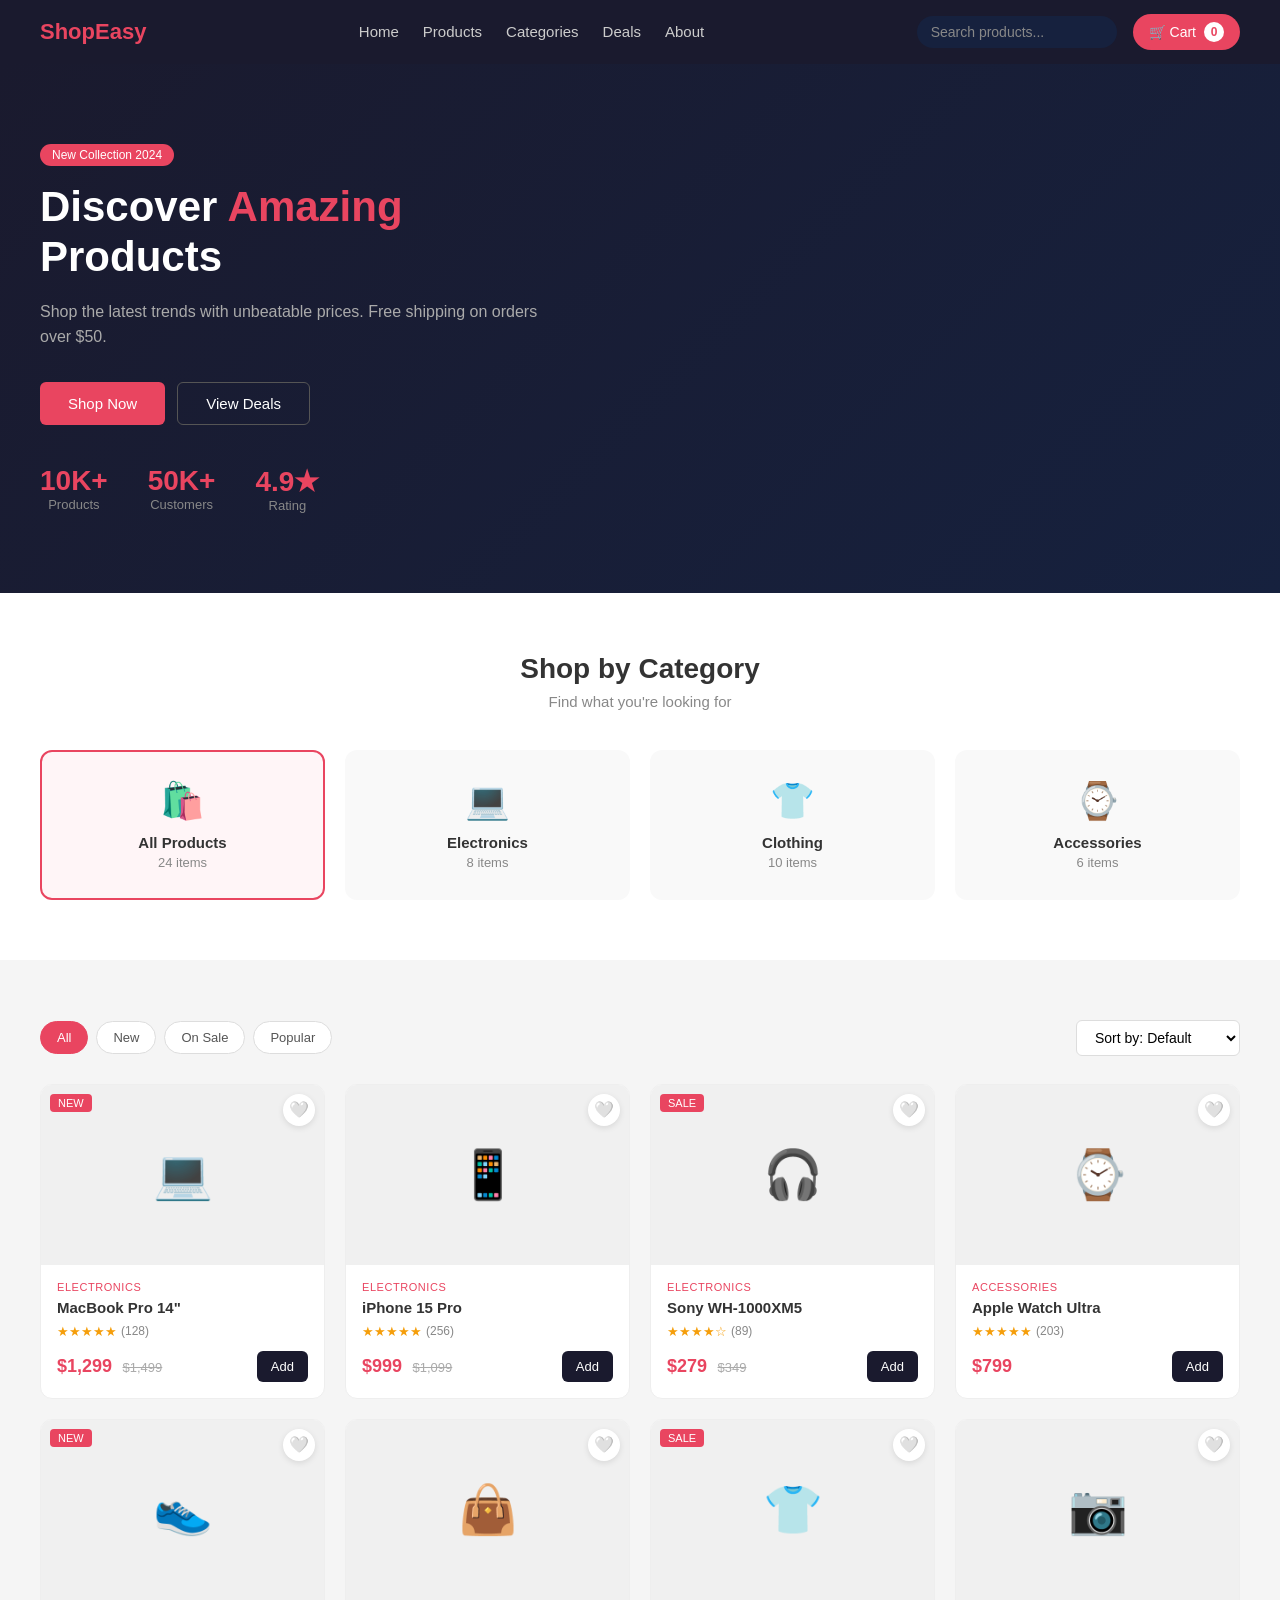
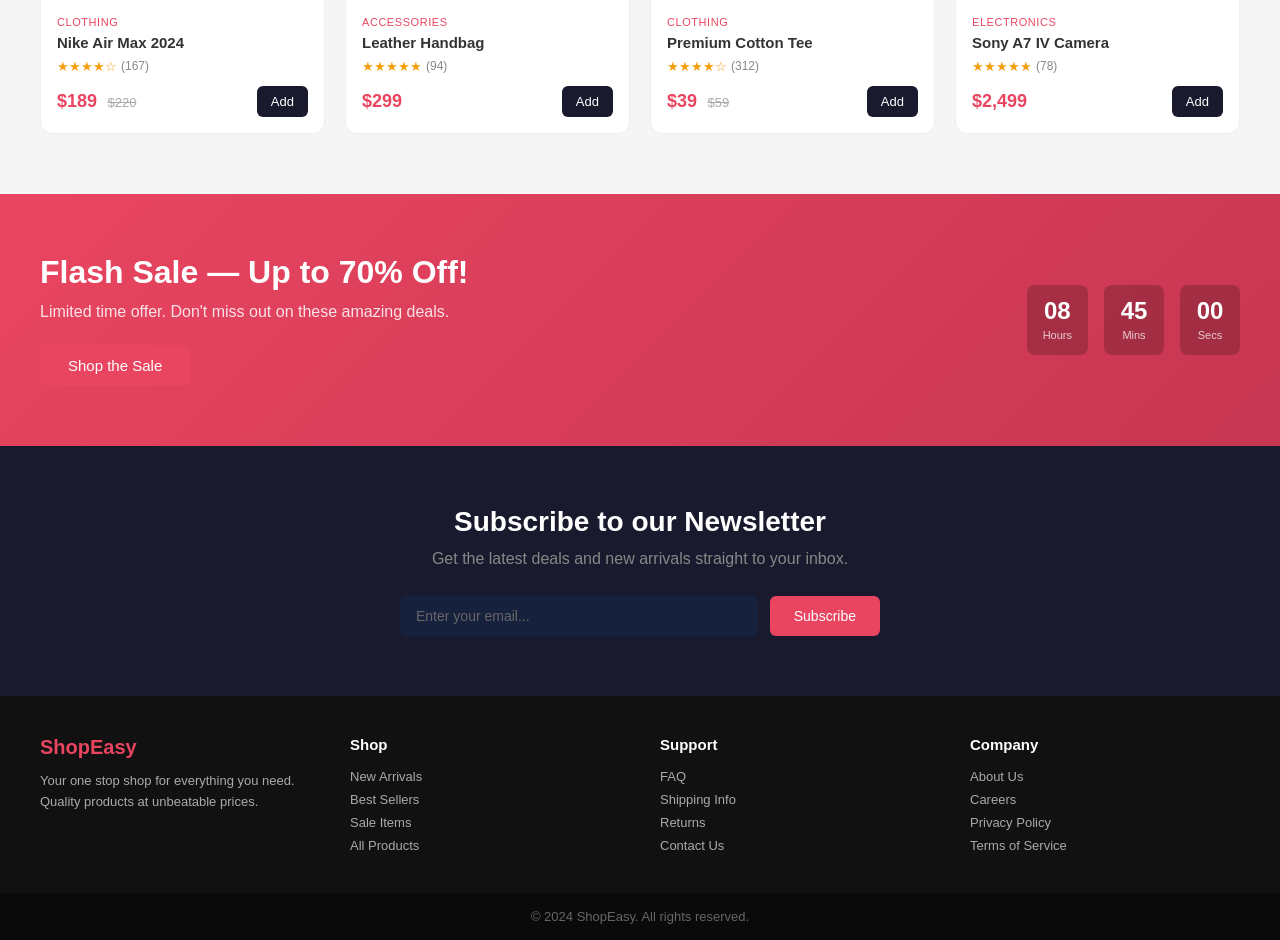
==== index.html @ 1af47723 "refactor: separate HTML CSS JS into individual files" ====
<!DOCTYPE html>
<html lang="en">
<head>
  <meta charset="UTF-8" />
  <meta name="viewport" content="width=device-width, initial-scale=1.0" />
  <title>ShopEasy — Ecommerce Practice</title>
  <link rel="stylesheet" href="css/style.css" />
</head>
<body>

  <!-- ================================
       NAVBAR
  ================================ -->
  <nav>
    <div class="nav-logo">ShopEasy</div>
    <ul class="nav-links">
      <li><a href="#">Home</a></li>
      <li><a href="#">Products</a></li>
      <li><a href="#">Categories</a></li>
      <li><a href="#">Deals</a></li>
      <li><a href="#">About</a></li>
    </ul>
    <div class="nav-actions">
      <input class="nav-search" type="text" id="search-input" placeholder="Search products..." />
      <button class="cart-btn" id="cart-toggle-btn">
        🛒 Cart
        <span class="cart-count" id="cart-count">0</span>
      </button>
    </div>
  </nav>

  <!-- ================================
       HERO
  ================================ -->
  <section class="hero">
    <div class="hero-content">
      <span class="hero-badge">New Collection 2024</span>
      <h1>Discover <span>Amazing</span> Products</h1>
      <p>Shop the latest trends with unbeatable prices. Free shipping on orders over $50.</p>
      <div class="hero-btns">
        <button class="btn-primary" id="hero-shop-btn">Shop Now</button>
        <button class="btn-secondary">View Deals</button>
      </div>
      <div class="hero-stats">
        <div class="stat">
          <div class="stat-number">10K+</div>
          <div class="stat-label">Products</div>
        </div>
        <div class="stat">
          <div class="stat-number">50K+</div>
          <div class="stat-label">Customers</div>
        </div>
        <div class="stat">
          <div class="stat-number">4.9★</div>
          <div class="stat-label">Rating</div>
        </div>
      </div>
    </div>
  </section>

  <!-- ================================
       CATEGORIES
  ================================ -->
  <section class="categories">
    <div class="section-header">
      <h2>Shop by Category</h2>
      <p>Find what you're looking for</p>
    </div>
    <div class="categories-grid">
      <div class="category-card active" data-category="all">
        <div class="category-icon">🛍️</div>
        <div class="category-name">All Products</div>
        <div class="category-count">24 items</div>
      </div>
      <div class="category-card" data-category="electronics">
        <div class="category-icon">💻</div>
        <div class="category-name">Electronics</div>
        <div class="category-count">8 items</div>
      </div>
      <div class="category-card" data-category="clothing">
        <div class="category-icon">👕</div>
        <div class="category-name">Clothing</div>
        <div class="category-count">10 items</div>
      </div>
      <div class="category-card" data-category="accessories">
        <div class="category-icon">⌚</div>
        <div class="category-name">Accessories</div>
        <div class="category-count">6 items</div>
      </div>
    </div>
  </section>

  <!-- ================================
       PRODUCTS
  ================================ -->
  <section class="products-section">
    <div class="products-toolbar">
      <div class="filter-btns">
        <button class="filter-btn active" data-filter="all">All</button>
        <button class="filter-btn" data-filter="new">New</button>
        <button class="filter-btn" data-filter="sale">On Sale</button>
        <button class="filter-btn" data-filter="popular">Popular</button>
      </div>
      <select class="sort-select" id="sort-select">
        <option value="default">Sort by: Default</option>
        <option value="price-low">Price: Low to High</option>
        <option value="price-high">Price: High to Low</option>
        <option value="rating">Highest Rated</option>
      </select>
    </div>

    <div class="products-grid" id="products-grid">

      <div class="product-card-wrapper">
        <span class="product-badge">NEW</span>
        <button class="wishlist-btn">🤍</button>
        <div class="product-card">
          <div class="product-img">💻</div>
          <div class="product-body">
            <div class="product-category">Electronics</div>
            <div class="product-name">MacBook Pro 14"</div>
            <div class="product-rating">
              <span class="stars">★★★★★</span>
              <span class="rating-count">(128)</span>
            </div>
            <div class="product-footer">
              <div>
                <span class="product-price">$1,299</span>
                <span class="product-price-original">$1,499</span>
              </div>
              <button class="add-to-cart" data-name="MacBook Pro 14" data-price="1299" data-emoji="💻">Add</button>
            </div>
          </div>
        </div>
      </div>

      <div class="product-card-wrapper">
        <button class="wishlist-btn">🤍</button>
        <div class="product-card">
          <div class="product-img">📱</div>
          <div class="product-body">
            <div class="product-category">Electronics</div>
            <div class="product-name">iPhone 15 Pro</div>
            <div class="product-rating">
              <span class="stars">★★★★★</span>
              <span class="rating-count">(256)</span>
            </div>
            <div class="product-footer">
              <div>
                <span class="product-price">$999</span>
                <span class="product-price-original">$1,099</span>
              </div>
              <button class="add-to-cart" data-name="iPhone 15 Pro" data-price="999" data-emoji="📱">Add</button>
            </div>
          </div>
        </div>
      </div>

      <div class="product-card-wrapper">
        <span class="product-badge">SALE</span>
        <button class="wishlist-btn">🤍</button>
        <div class="product-card">
          <div class="product-img">🎧</div>
          <div class="product-body">
            <div class="product-category">Electronics</div>
            <div class="product-name">Sony WH-1000XM5</div>
            <div class="product-rating">
              <span class="stars">★★★★☆</span>
              <span class="rating-count">(89)</span>
            </div>
            <div class="product-footer">
              <div>
                <span class="product-price">$279</span>
                <span class="product-price-original">$349</span>
              </div>
              <button class="add-to-cart" data-name="Sony WH-1000XM5" data-price="279" data-emoji="🎧">Add</button>
            </div>
          </div>
        </div>
      </div>

      <div class="product-card-wrapper">
        <button class="wishlist-btn">🤍</button>
        <div class="product-card">
          <div class="product-img">⌚</div>
          <div class="product-body">
            <div class="product-category">Accessories</div>
            <div class="product-name">Apple Watch Ultra</div>
            <div class="product-rating">
              <span class="stars">★★★★★</span>
              <span class="rating-count">(203)</span>
            </div>
            <div class="product-footer">
              <div>
                <span class="product-price">$799</span>
              </div>
              <button class="add-to-cart" data-name="Apple Watch Ultra" data-price="799" data-emoji="⌚">Add</button>
            </div>
          </div>
        </div>
      </div>

      <div class="product-card-wrapper">
        <span class="product-badge">NEW</span>
        <button class="wishlist-btn">🤍</button>
        <div class="product-card">
          <div class="product-img">👟</div>
          <div class="product-body">
            <div class="product-category">Clothing</div>
            <div class="product-name">Nike Air Max 2024</div>
            <div class="product-rating">
              <span class="stars">★★★★☆</span>
              <span class="rating-count">(167)</span>
            </div>
            <div class="product-footer">
              <div>
                <span class="product-price">$189</span>
                <span class="product-price-original">$220</span>
              </div>
              <button class="add-to-cart" data-name="Nike Air Max 2024" data-price="189" data-emoji="👟">Add</button>
            </div>
          </div>
        </div>
      </div>

      <div class="product-card-wrapper">
        <button class="wishlist-btn">🤍</button>
        <div class="product-card">
          <div class="product-img">👜</div>
          <div class="product-body">
            <div class="product-category">Accessories</div>
            <div class="product-name">Leather Handbag</div>
            <div class="product-rating">
              <span class="stars">★★★★★</span>
              <span class="rating-count">(94)</span>
            </div>
            <div class="product-footer">
              <div>
                <span class="product-price">$299</span>
              </div>
              <button class="add-to-cart" data-name="Leather Handbag" data-price="299" data-emoji="👜">Add</button>
            </div>
          </div>
        </div>
      </div>

      <div class="product-card-wrapper">
        <span class="product-badge">SALE</span>
        <button class="wishlist-btn">🤍</button>
        <div class="product-card">
          <div class="product-img">👕</div>
          <div class="product-body">
            <div class="product-category">Clothing</div>
            <div class="product-name">Premium Cotton Tee</div>
            <div class="product-rating">
              <span class="stars">★★★★☆</span>
              <span class="rating-count">(312)</span>
            </div>
            <div class="product-footer">
              <div>
                <span class="product-price">$39</span>
                <span class="product-price-original">$59</span>
              </div>
              <button class="add-to-cart" data-name="Premium Cotton Tee" data-price="39" data-emoji="👕">Add</button>
            </div>
          </div>
        </div>
      </div>

      <div class="product-card-wrapper">
        <button class="wishlist-btn">🤍</button>
        <div class="product-card">
          <div class="product-img">📷</div>
          <div class="product-body">
            <div class="product-category">Electronics</div>
            <div class="product-name">Sony A7 IV Camera</div>
            <div class="product-rating">
              <span class="stars">★★★★★</span>
              <span class="rating-count">(78)</span>
            </div>
            <div class="product-footer">
              <div>
                <span class="product-price">$2,499</span>
              </div>
              <button class="add-to-cart" data-name="Sony A7 IV Camera" data-price="2499" data-emoji="📷">Add</button>
            </div>
          </div>
        </div>
      </div>

    </div>
  </section>

  <!-- ================================
       SALE BANNER
  ================================ -->
  <section class="banner">
    <div class="banner-content">
      <h2>Flash Sale — Up to 70% Off!</h2>
      <p>Limited time offer. Don't miss out on these amazing deals.</p>
      <button class="btn-primary">Shop the Sale</button>
    </div>
    <div class="banner-timer">
      <div class="timer-box">
        <span class="timer-number" id="timer-hours">08</span>
        <span class="timer-label">Hours</span>
      </div>
      <div class="timer-box">
        <span class="timer-number" id="timer-mins">45</span>
        <span class="timer-label">Mins</span>
      </div>
      <div class="timer-box">
        <span class="timer-number" id="timer-secs">00</span>
        <span class="timer-label">Secs</span>
      </div>
    </div>
  </section>

  <!-- ================================
       NEWSLETTER
  ================================ -->
  <section class="newsletter">
    <h2>Subscribe to our Newsletter</h2>
    <p>Get the latest deals and new arrivals straight to your inbox.</p>
    <div class="newsletter-form">
      <input class="newsletter-input" type="email" id="newsletter-email" placeholder="Enter your email..." />
      <button class="newsletter-btn" id="newsletter-btn">Subscribe</button>
    </div>
  </section>

  <!-- ================================
       FOOTER
  ================================ -->
  <footer>
    <div class="footer-brand">
      <h3>ShopEasy</h3>
      <p>Your one stop shop for everything you need. Quality products at unbeatable prices.</p>
    </div>
    <div class="footer-col">
      <h4>Shop</h4>
      <ul>
        <li>New Arrivals</li>
        <li>Best Sellers</li>
        <li>Sale Items</li>
        <li>All Products</li>
      </ul>
    </div>
    <div class="footer-col">
      <h4>Support</h4>
      <ul>
        <li>FAQ</li>
        <li>Shipping Info</li>
        <li>Returns</li>
        <li>Contact Us</li>
      </ul>
    </div>
    <div class="footer-col">
      <h4>Company</h4>
      <ul>
        <li>About Us</li>
        <li>Careers</li>
        <li>Privacy Policy</li>
        <li>Terms of Service</li>
      </ul>
    </div>
  </footer>
  <div class="footer-bottom">
    <p>© 2024 ShopEasy. All rights reserved.</p>
  </div>

  <!-- ================================
       CART SIDEBAR
  ================================ -->
  <div class="cart-overlay" id="cart-overlay"></div>
  <div class="cart-sidebar" id="cart-sidebar">
    <div class="cart-header">
      <h3>Your Cart</h3>
      <button class="cart-close" id="cart-close-btn">✕</button>
    </div>
    <div id="cart-content">
      <div class="cart-empty" id="cart-empty">
        <p style="font-size: 40px;">🛒</p>
        <p>Your cart is empty</p>
      </div>
      <div class="cart-items" id="cart-items"></div>
    </div>
    <div class="cart-footer">
      <div class="cart-total">
        <span>Total:</span>
        <span id="cart-total">$0</span>
      </div>
      <button class="checkout-btn">Proceed to Checkout</button>
    </div>
  </div>

  <!-- ================================
       TOAST
  ================================ -->
  <div class="toast" id="toast">
    <span>✅</span>
    <span id="toast-msg">Item added to cart!</span>
  </div>

  <script src="js/main.js"></script>
</body>
</html>
---- css/style.css ----
/* ================================
   RESET & BASE
=============================== */
* {
  margin: 0;
  padding: 0;
  box-sizing: border-box;
}

body {
  font-family: Arial, sans-serif;
  background-color: #f5f5f5;
  color: #333;
}

a {
  text-decoration: none;
  color: inherit;
}

/* ================================
   NAVBAR
=============================== */
nav {
  background-color: #1a1a2e;
  color: white;
  padding: 0 40px;
  height: 64px;
  display: flex;
  align-items: center;
  justify-content: space-between;
  position: sticky;
  top: 0;
  z-index: 100;
}

.nav-logo {
  font-size: 22px;
  font-weight: bold;
  color: #e94560;
}

.nav-links {
  display: flex;
  gap: 24px;
  list-style: none;
}

.nav-links a {
  color: #ccc;
  font-size: 15px;
}

.nav-links a:hover {
  color: white;
}

.nav-actions {
  display: flex;
  align-items: center;
  gap: 16px;
}

.nav-search {
  padding: 8px 14px;
  border-radius: 20px;
  border: none;
  background: #16213e;
  color: white;
  font-size: 14px;
  width: 200px;
  outline: none;
}

.nav-search::placeholder {
  color: #888;
}

.cart-btn {
  background: #e94560;
  color: white;
  border: none;
  padding: 8px 16px;
  border-radius: 20px;
  cursor: pointer;
  font-size: 14px;
  display: flex;
  align-items: center;
  gap: 8px;
}

.cart-count {
  background: white;
  color: #e94560;
  border-radius: 50%;
  width: 20px;
  height: 20px;
  display: flex;
  align-items: center;
  justify-content: center;
  font-size: 12px;
  font-weight: bold;
}

/* ================================
   HERO SECTION
=============================== */
.hero {
  background: linear-gradient(135deg, #1a1a2e, #16213e);
  color: white;
  padding: 80px 40px;
  display: flex;
  align-items: center;
  justify-content: space-between;
}

.hero-content {
  max-width: 500px;
}

.hero-badge {
  display: inline-block;
  background: #e94560;
  color: white;
  padding: 4px 12px;
  border-radius: 20px;
  font-size: 12px;
  margin-bottom: 16px;
}

.hero h1 {
  font-size: 42px;
  line-height: 1.2;
  margin-bottom: 16px;
}

.hero h1 span {
  color: #e94560;
}

.hero p {
  color: #aaa;
  font-size: 16px;
  margin-bottom: 32px;
  line-height: 1.6;
}

.hero-btns {
  display: flex;
  gap: 12px;
}

.btn-primary {
  background: #e94560;
  color: white;
  border: none;
  padding: 12px 28px;
  border-radius: 6px;
  cursor: pointer;
  font-size: 15px;
}

.btn-secondary {
  background: transparent;
  color: white;
  border: 1px solid #555;
  padding: 12px 28px;
  border-radius: 6px;
  cursor: pointer;
  font-size: 15px;
}

.hero-stats {
  display: flex;
  gap: 40px;
  margin-top: 40px;
}

.stat {
  text-align: center;
}

.stat-number {
  font-size: 28px;
  font-weight: bold;
  color: #e94560;
}

.stat-label {
  font-size: 13px;
  color: #888;
}

/* ================================
   CATEGORIES
=============================== */
.categories {
  padding: 60px 40px;
  background: white;
}

.section-header {
  text-align: center;
  margin-bottom: 40px;
}

.section-header h2 {
  font-size: 28px;
  margin-bottom: 8px;
}

.section-header p {
  color: #888;
  font-size: 15px;
}

.categories-grid {
  display: grid;
  grid-template-columns: repeat(4, 1fr);
  gap: 20px;
}

.category-card {
  background: #f9f9f9;
  border-radius: 12px;
  padding: 28px 20px;
  text-align: center;
  cursor: pointer;
  border: 2px solid transparent;
  transition: all 0.2s;
}

.category-card:hover {
  border-color: #e94560;
  background: #fff5f7;
}

.category-card.active {
  border-color: #e94560;
  background: #fff5f7;
}

.category-icon {
  font-size: 36px;
  margin-bottom: 12px;
}

.category-name {
  font-size: 15px;
  font-weight: bold;
  margin-bottom: 4px;
}

.category-count {
  font-size: 13px;
  color: #888;
}

/* ================================
   PRODUCTS
=============================== */
.products-section {
  padding: 60px 40px;
  background: #f5f5f5;
}

.products-toolbar {
  display: flex;
  justify-content: space-between;
  align-items: center;
  margin-bottom: 28px;
}

.filter-btns {
  display: flex;
  gap: 8px;
}

.filter-btn {
  padding: 8px 16px;
  border: 1px solid #ddd;
  border-radius: 20px;
  background: white;
  cursor: pointer;
  font-size: 13px;
  color: #555;
}

.filter-btn.active {
  background: #e94560;
  color: white;
  border-color: #e94560;
}

.sort-select {
  padding: 8px 14px;
  border: 1px solid #ddd;
  border-radius: 6px;
  font-size: 14px;
  background: white;
  cursor: pointer;
}

.products-grid {
  display: grid;
  grid-template-columns: repeat(4, 1fr);
  gap: 20px;
}

.product-card {
  background: white;
  border-radius: 12px;
  overflow: hidden;
  border: 1px solid #eee;
  transition: transform 0.2s;
}

.product-card:hover {
  transform: translateY(-4px);
}

.product-img {
  width: 100%;
  height: 180px;
  object-fit: cover;
  background: #f0f0f0;
  display: flex;
  align-items: center;
  justify-content: center;
  font-size: 48px;
}

.product-body {
  padding: 16px;
}

.product-category {
  font-size: 11px;
  color: #e94560;
  text-transform: uppercase;
  letter-spacing: 0.05em;
  margin-bottom: 6px;
}

.product-name {
  font-size: 15px;
  font-weight: bold;
  margin-bottom: 8px;
}

.product-rating {
  display: flex;
  align-items: center;
  gap: 4px;
  margin-bottom: 12px;
}

.stars {
  color: #f59e0b;
  font-size: 13px;
}

.rating-count {
  font-size: 12px;
  color: #888;
}

.product-footer {
  display: flex;
  align-items: center;
  justify-content: space-between;
}

.product-price {
  font-size: 18px;
  font-weight: bold;
  color: #e94560;
}

.product-price-original {
  font-size: 13px;
  color: #aaa;
  text-decoration: line-through;
  margin-left: 6px;
}

.add-to-cart {
  background: #1a1a2e;
  color: white;
  border: none;
  padding: 8px 14px;
  border-radius: 6px;
  cursor: pointer;
  font-size: 13px;
}

.add-to-cart:hover {
  background: #e94560;
}

.product-badge {
  position: absolute;
  top: 10px;
  left: 10px;
  background: #e94560;
  color: white;
  font-size: 11px;
  padding: 3px 8px;
  border-radius: 4px;
}

.product-card-wrapper {
  position: relative;
}

.wishlist-btn {
  position: absolute;
  top: 10px;
  right: 10px;
  background: white;
  border: none;
  width: 32px;
  height: 32px;
  border-radius: 50%;
  cursor: pointer;
  font-size: 16px;
  display: flex;
  align-items: center;
  justify-content: center;
  box-shadow: 0 2px 6px rgba(0,0,0,0.1);
  z-index: 10;
  pointer-events: all;
}

/* ================================
   BANNER
=============================== */
.banner {
  background: linear-gradient(135deg, #e94560, #c73652);
  color: white;
  padding: 60px 40px;
  display: flex;
  align-items: center;
  justify-content: space-between;
}

.banner-content h2 {
  font-size: 32px;
  margin-bottom: 12px;
}

.banner-content p {
  font-size: 16px;
  opacity: 0.85;
  margin-bottom: 24px;
}

.banner-timer {
  display: flex;
  gap: 16px;
}

.timer-box {
  background: rgba(0,0,0,0.2);
  padding: 12px 16px;
  border-radius: 8px;
  text-align: center;
  min-width: 60px;
}

.timer-number {
  font-size: 24px;
  font-weight: bold;
  display: block;
}

.timer-label {
  font-size: 11px;
  opacity: 0.75;
}

/* ================================
   CART SIDEBAR
=============================== */
.cart-overlay {
  position: fixed;
  top: 0;
  left: 0;
  width: 100%;
  height: 100%;
  background: rgba(0,0,0,0.5);
  z-index: 200;
  display: none;
}

.cart-sidebar {
  position: fixed;
  top: 0;
  right: -400px;
  width: 380px;
  height: 100%;
  background: white;
  z-index: 201;
  padding: 24px;
  overflow-y: auto;
  transition: right 0.3s;
}

.cart-sidebar.open {
  right: 0;
}

.cart-header {
  display: flex;
  justify-content: space-between;
  align-items: center;
  margin-bottom: 24px;
  padding-bottom: 16px;
  border-bottom: 1px solid #eee;
}

.cart-header h3 {
  font-size: 18px;
}

.cart-close {
  background: none;
  border: none;
  font-size: 22px;
  cursor: pointer;
  color: #888;
}

.cart-empty {
  text-align: center;
  padding: 60px 0;
  color: #888;
}

.cart-empty p {
  font-size: 15px;
  margin-top: 12px;
}

.cart-items {
  display: flex;
  flex-direction: column;
  gap: 16px;
}

.cart-item {
  display: flex;
  gap: 12px;
  padding: 12px;
  border: 1px solid #eee;
  border-radius: 8px;
}

.cart-item-img {
  width: 60px;
  height: 60px;
  border-radius: 6px;
  background: #f0f0f0;
  display: flex;
  align-items: center;
  justify-content: center;
  font-size: 24px;
  flex-shrink: 0;
}

.cart-item-info {
  flex: 1;
}

.cart-item-name {
  font-size: 14px;
  font-weight: bold;
  margin-bottom: 4px;
}

.cart-item-price {
  font-size: 14px;
  color: #e94560;
  font-weight: bold;
}

.cart-item-qty {
  display: flex;
  align-items: center;
  gap: 8px;
  margin-top: 8px;
}

.qty-btn {
  width: 24px;
  height: 24px;
  border: 1px solid #ddd;
  background: white;
  border-radius: 4px;
  cursor: pointer;
  font-size: 14px;
  display: flex;
  align-items: center;
  justify-content: center;
}

.qty-value {
  font-size: 14px;
  min-width: 20px;
  text-align: center;
}

.cart-item-remove {
  background: none;
  border: none;
  color: #aaa;
  cursor: pointer;
  font-size: 18px;
  align-self: flex-start;
}

.cart-footer {
  position: sticky;
  bottom: 0;
  background: white;
  padding-top: 16px;
  border-top: 1px solid #eee;
  margin-top: 24px;
}

.cart-total {
  display: flex;
  justify-content: space-between;
  font-size: 16px;
  font-weight: bold;
  margin-bottom: 16px;
}

.checkout-btn {
  width: 100%;
  background: #e94560;
  color: white;
  border: none;
  padding: 14px;
  border-radius: 8px;
  cursor: pointer;
  font-size: 15px;
  font-weight: bold;
}

/* ================================
   NEWSLETTER
=============================== */
.newsletter {
  background: #1a1a2e;
  color: white;
  padding: 60px 40px;
  text-align: center;
}

.newsletter h2 {
  font-size: 28px;
  margin-bottom: 12px;
}

.newsletter p {
  color: #888;
  margin-bottom: 28px;
}

.newsletter-form {
  display: flex;
  gap: 12px;
  max-width: 480px;
  margin: 0 auto;
}

.newsletter-input {
  flex: 1;
  padding: 12px 16px;
  border-radius: 6px;
  border: none;
  font-size: 14px;
  background: #16213e;
  color: white;
  outline: none;
}

.newsletter-input::placeholder {
  color: #666;
}

.newsletter-btn {
  background: #e94560;
  color: white;
  border: none;
  padding: 12px 24px;
  border-radius: 6px;
  cursor: pointer;
  font-size: 14px;
}

/* ================================
   FOOTER
=============================== */
footer {
  background: #111;
  color: #aaa;
  padding: 40px;
  display: grid;
  grid-template-columns: repeat(4, 1fr);
  gap: 40px;
}

.footer-brand h3 {
  color: #e94560;
  font-size: 20px;
  margin-bottom: 12px;
}

.footer-brand p {
  font-size: 13px;
  line-height: 1.6;
}

.footer-col h4 {
  color: white;
  font-size: 15px;
  margin-bottom: 16px;
}

.footer-col ul {
  list-style: none;
  display: flex;
  flex-direction: column;
  gap: 8px;
}

.footer-col ul li {
  font-size: 13px;
  cursor: pointer;
}

.footer-col ul li:hover {
  color: #e94560;
}

.footer-bottom {
  background: #0a0a0a;
  color: #666;
  text-align: center;
  padding: 16px;
  font-size: 13px;
}

/* ================================
   TOAST NOTIFICATION
=============================== */
.toast {
  position: fixed;
  bottom: 24px;
  right: 24px;
  background: #1a1a2e;
  color: white;
  padding: 14px 20px;
  border-radius: 8px;
  font-size: 14px;
  display: none;
  align-items: center;
  gap: 10px;
  z-index: 300;
  border-left: 4px solid #e94560;
}

.toast.show {
  display: flex;
}
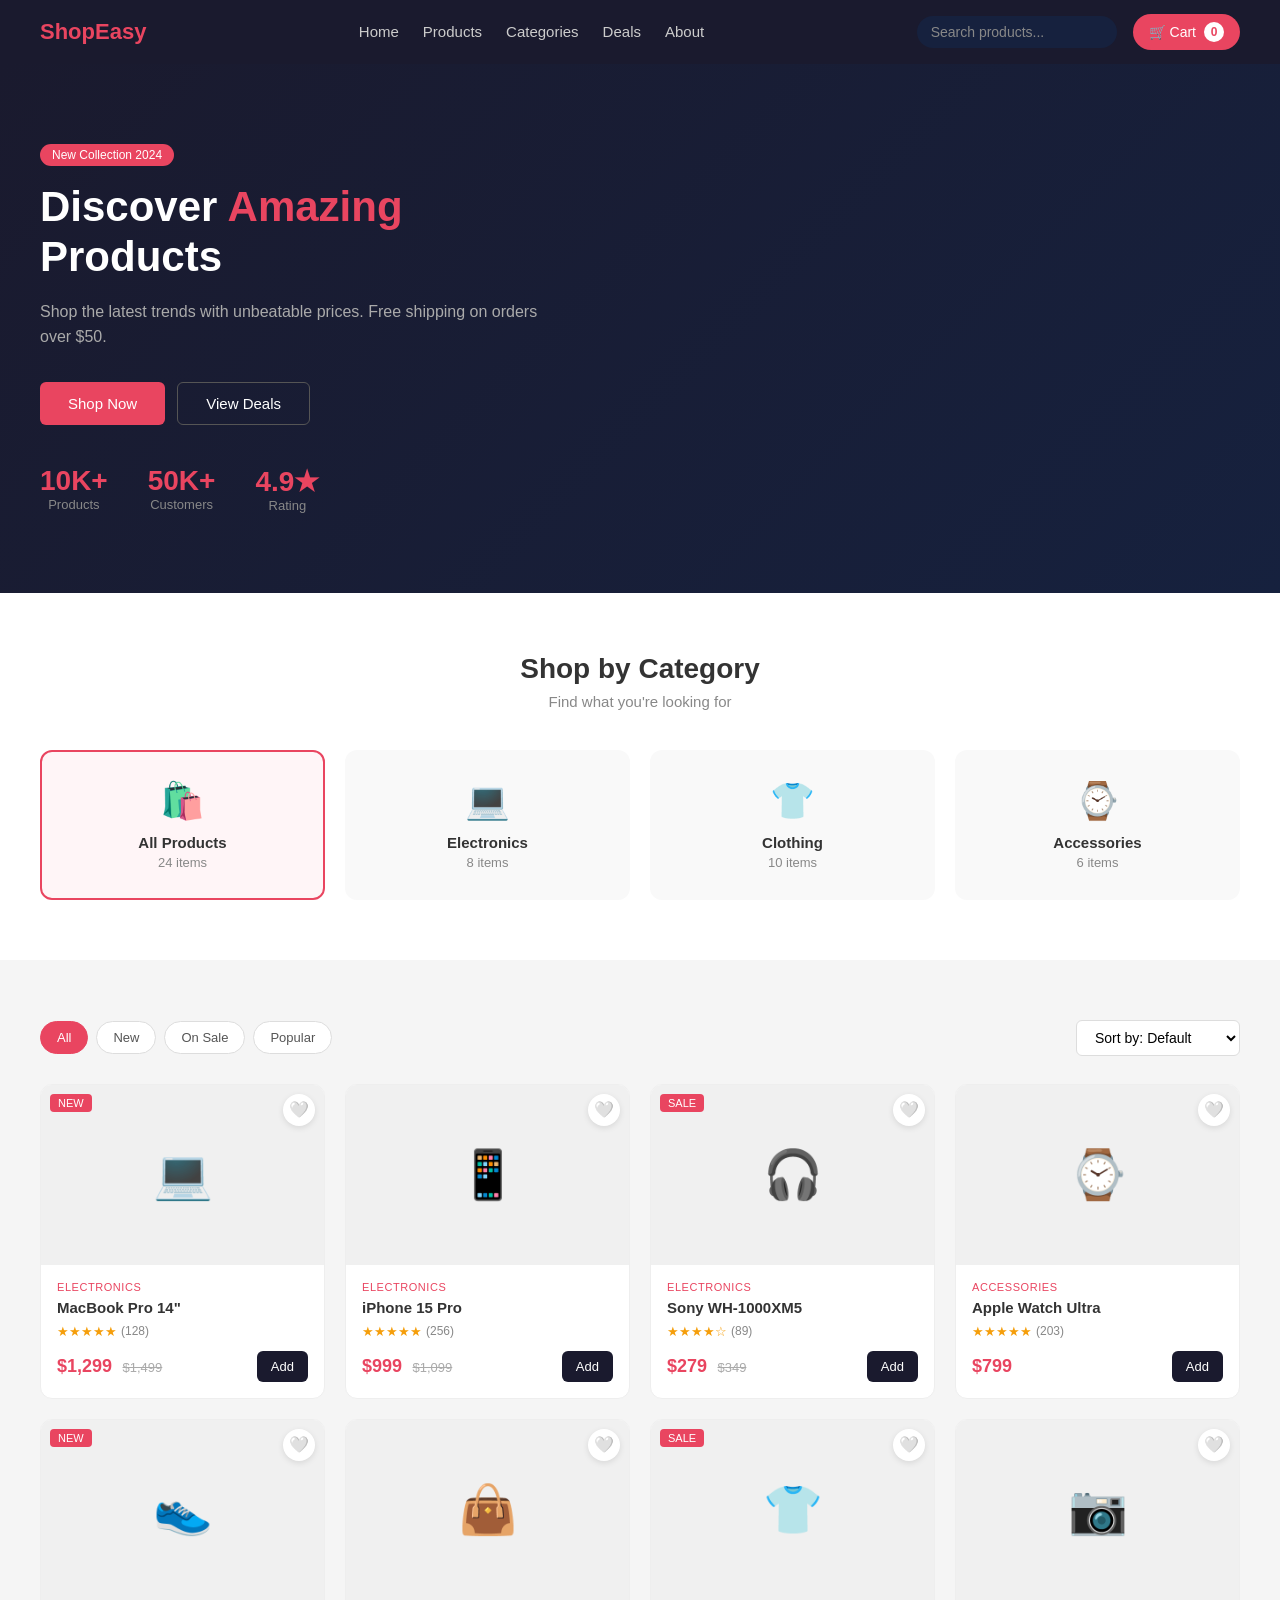
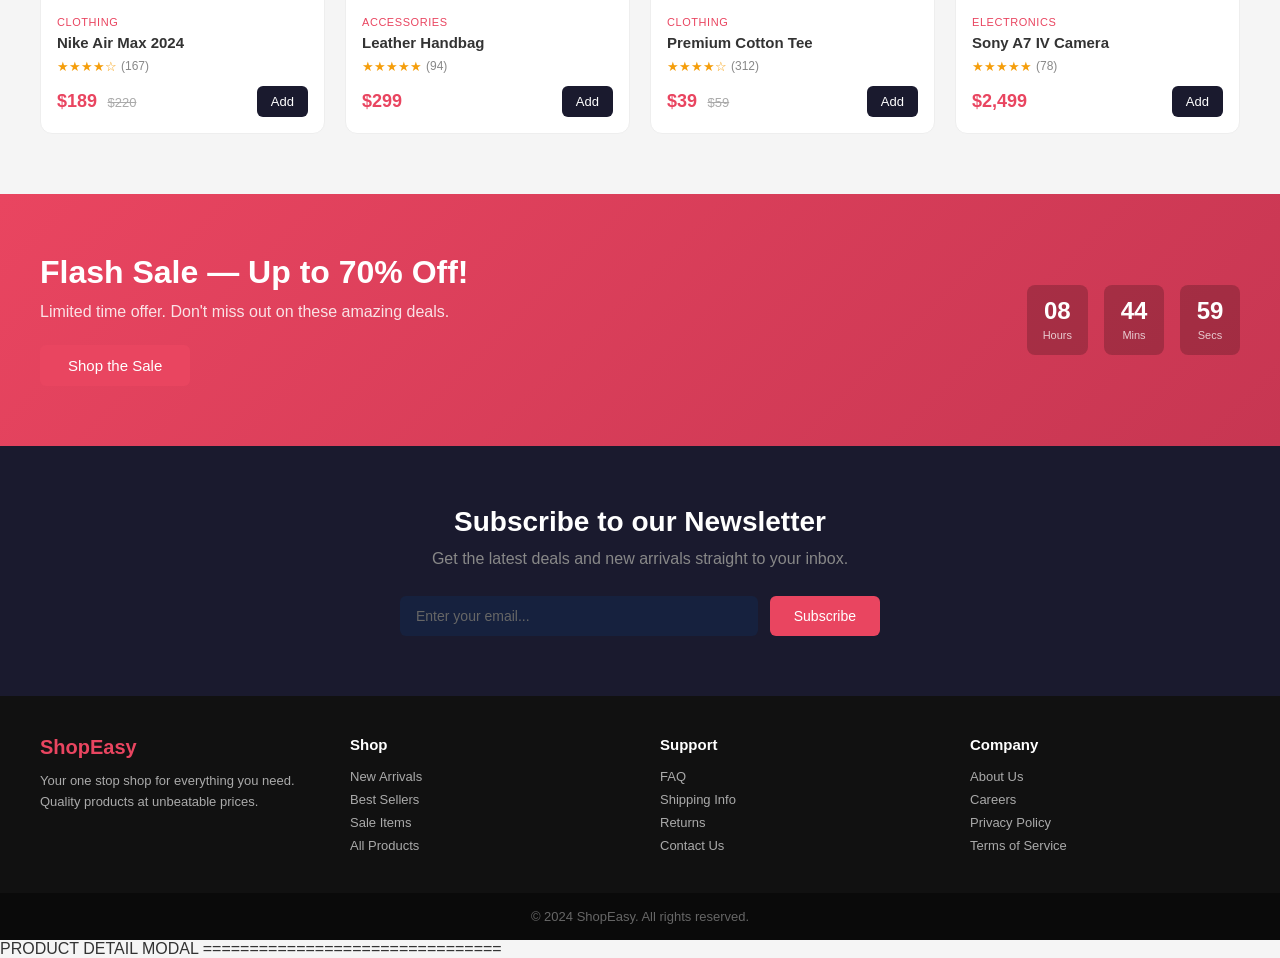
==== commit bff31b61: "Add on attribute for the boxes" ====
--- a/index.html
+++ b/index.html
@@ -111,7 +111,16 @@
 
     <div class="products-grid" id="products-grid">
 
-      <div class="product-card-wrapper">
+      <div class="product-card-wrapper"
+        data-name="MacBook Pro 14"
+        data-price="1299"
+        data-original-price="1499"
+        data-emoji="💻"
+        data-category="Electronics"
+        data-rating="4.5"
+        data-reviews="128"
+        data-instock="true"
+        data-description="The MacBook Pro 14 features the powerful M3 chip delivering incredible performance and all day battery life. Perfect for developers and creators.">
         <span class="product-badge">NEW</span>
         <button class="wishlist-btn">🤍</button>
         <div class="product-card">
@@ -134,7 +143,16 @@
         </div>
       </div>
 
-      <div class="product-card-wrapper">
+      <div class="product-card-wrapper"
+        data-name="iPhone 15 Pro"
+        data-price="999"
+        data-original-price="1099"
+        data-emoji="📱"
+        data-category="Electronics"
+        data-rating="4.8"
+        data-reviews="256"
+        data-instock="false"
+        data-description="iPhone 15 Pro features the A17 Pro chip, titanium design and a powerful camera system with 5x optical zoom. The most advanced iPhone ever.">
         <button class="wishlist-btn">🤍</button>
         <div class="product-card">
           <div class="product-img">📱</div>
@@ -156,7 +174,16 @@
         </div>
       </div>
 
-      <div class="product-card-wrapper">
+      <div class="product-card-wrapper"
+        data-name="Sony WH-1000XM5"
+        data-price="279"
+        data-original-price="349"
+        data-emoji="🎧"
+        data-category="Electronics"
+        data-rating="4.4"
+        data-reviews="89"
+        data-instock="true"
+        data-description="Industry leading noise cancellation with the Sony WH-1000XM5. Enjoy up to 30 hours battery life and crystal clear hands free calling.">
         <span class="product-badge">SALE</span>
         <button class="wishlist-btn">🤍</button>
         <div class="product-card">
@@ -179,7 +206,16 @@
         </div>
       </div>
 
-      <div class="product-card-wrapper">
+      <div class="product-card-wrapper"
+        data-name="Apple Watch Ultra"
+        data-price="799"
+        data-original-price=""
+        data-emoji="⌚"
+        data-category="Accessories"
+        data-rating="4.9"
+        data-reviews="203"
+        data-instock="true"
+        data-description="Apple Watch Ultra is the most rugged and capable Apple Watch ever. Built for endurance athletes and outdoor adventurers with up to 60 hour battery.">
         <button class="wishlist-btn">🤍</button>
         <div class="product-card">
           <div class="product-img">⌚</div>
@@ -200,7 +236,16 @@
         </div>
       </div>
 
-      <div class="product-card-wrapper">
+      <div class="product-card-wrapper"
+        data-name="Nike Air Max 2024"
+        data-price="189"
+        data-original-price="220"
+        data-emoji="👟"
+        data-category="Clothing"
+        data-rating="4.4"
+        data-reviews="167"
+        data-instock="true"
+        data-description="The Nike Air Max 2024 delivers maximum cushioning and style. Featuring the latest Air technology for all day comfort whether running or hanging out.">
         <span class="product-badge">NEW</span>
         <button class="wishlist-btn">🤍</button>
         <div class="product-card">
@@ -223,7 +268,16 @@
         </div>
       </div>
 
-      <div class="product-card-wrapper">
+      <div class="product-card-wrapper"
+        data-name="Leather Handbag"
+        data-price="299"
+        data-original-price=""
+        data-emoji="👜"
+        data-category="Accessories"
+        data-rating="4.7"
+        data-reviews="94"
+        data-instock="true"
+        data-description="Handcrafted genuine leather handbag with premium stitching and gold hardware. Spacious interior with multiple compartments. Perfect for everyday use.">
         <button class="wishlist-btn">🤍</button>
         <div class="product-card">
           <div class="product-img">👜</div>
@@ -244,7 +298,16 @@
         </div>
       </div>
 
-      <div class="product-card-wrapper">
+      <div class="product-card-wrapper"
+        data-name="Premium Cotton Tee"
+        data-price="39"
+        data-original-price="59"
+        data-emoji="👕"
+        data-category="Clothing"
+        data-rating="4.3"
+        data-reviews="312"
+        data-instock="true"
+        data-description="Ultra soft 100% organic cotton t-shirt with a relaxed fit. Pre-shrunk fabric that maintains its shape wash after wash. Available in 12 colors.">
         <span class="product-badge">SALE</span>
         <button class="wishlist-btn">🤍</button>
         <div class="product-card">
@@ -267,7 +330,16 @@
         </div>
       </div>
 
-      <div class="product-card-wrapper">
+      <div class="product-card-wrapper"
+        data-name="Sony A7 IV Camera"
+        data-price="2499"
+        data-original-price=""
+        data-emoji="📷"
+        data-category="Electronics"
+        data-rating="4.9"
+        data-reviews="78"
+        data-instock="true"
+        data-description="The Sony A7 IV is a versatile full frame mirrorless camera with 33MP sensor, 4K 60p video and real time tracking autofocus. Perfect for professionals.">
         <button class="wishlist-btn">🤍</button>
         <div class="product-card">
           <div class="product-img">📷</div>
@@ -400,7 +472,24 @@
     <span>✅</span>
     <span id="toast-msg">Item added to cart!</span>
   </div>
+  <div class="modal-overlay" id="modal-overlay"></div>
+
+<!-- Modal Container -->
+ PRODUCT DETAIL MODAL
+================================
+<div class="modal-overlay" id="modal-overlay"></div>
+
+<div class="modal-container" id="modal-container">
+  <button class="modal-close-btn" id="modal-close-btn">✕</button>
+  <div class="modal-content" id="modal-content">
+
+
+  </div>
+</div>
+
+
 
   <script src="js/main.js"></script>
+
 </body>
 </html>
--- a/css/style.css
+++ b/css/style.css
@@ -775,3 +775,181 @@
 .toast.show {
   display: flex;
 }
+
+/* ================================
+   PRODUCT DETAIL MODAL
+================================ */
+
+/* overlay */
+.modal-overlay {
+  position: fixed;
+  top: 0;
+  left: 0;
+  width: 100%;
+  height: 100%;
+  background: rgba(0, 0, 0, 0.5);
+  z-index: 300;
+  display: none;
+}
+
+.modal-overlay.open {
+  display: block;
+}
+
+/* container */
+.modal-container {
+  position: fixed;
+  top: 50%;
+  left: 50%;
+  transform: translate(-50%, -50%);
+  background: white;
+  border-radius: 16px;
+  padding: 32px;
+  width: 500px;
+  max-width: 90%;
+  max-height: 90vh;
+  overflow-y: auto;
+  z-index: 301;
+  display: none;
+}
+
+.modal-container.open {
+  display: block;
+}
+
+/* close button */
+.modal-close-btn {
+  position: absolute;
+  top: 16px;
+  right: 16px;
+  background: #f5f5f5;
+  border: none;
+  width: 32px;
+  height: 32px;
+  border-radius: 50%;
+  font-size: 16px;
+  cursor: pointer;
+  color: #555;
+  display: flex;
+  align-items: center;
+  justify-content: center;
+}
+
+.modal-close-btn:hover {
+  background: #e94560;
+  color: white;
+}
+
+/* modal inner content */
+.modal-emoji {
+  font-size: 80px;
+  text-align: center;
+  margin-bottom: 16px;
+}
+
+.modal-category {
+  font-size: 12px;
+  color: #e94560;
+  text-transform: uppercase;
+  letter-spacing: 0.05em;
+  margin-bottom: 8px;
+}
+
+.modal-name {
+  font-size: 24px;
+  font-weight: bold;
+  color: #1a1a2e;
+  margin-bottom: 8px;
+}
+
+.modal-rating {
+  display: flex;
+  align-items: center;
+  gap: 6px;
+  margin-bottom: 16px;
+}
+
+.modal-stars {
+  color: #f59e0b;
+  font-size: 16px;
+}
+
+.modal-reviews {
+  font-size: 13px;
+  color: #888;
+}
+
+.modal-description {
+  color: #666;
+  font-size: 15px;
+  line-height: 1.6;
+  margin-bottom: 20px;
+  padding-bottom: 20px;
+  border-bottom: 1px solid #eee;
+}
+
+.modal-price-row {
+  display: flex;
+  align-items: center;
+  gap: 12px;
+  margin-bottom: 8px;
+}
+
+.modal-price {
+  font-size: 28px;
+  font-weight: bold;
+  color: #e94560;
+}
+
+.modal-original-price {
+  font-size: 16px;
+  color: #aaa;
+  text-decoration: line-through;
+}
+
+.modal-stock {
+  font-size: 14px;
+  margin-bottom: 24px;
+}
+
+.modal-stock.in-stock {
+  color: #16a34a;
+}
+
+.modal-stock.out-of-stock {
+  color: #dc2626;
+}
+
+.modal-actions {
+  display: flex;
+  gap: 12px;
+}
+
+.modal-add-btn {
+  flex: 1;
+  background: #e94560;
+  color: white;
+  border: none;
+  padding: 14px;
+  border-radius: 8px;
+  cursor: pointer;
+  font-size: 15px;
+  font-weight: bold;
+}
+
+.modal-add-btn:hover {
+  background: #c73652;
+}
+
+.modal-wishlist-btn {
+  background: white;
+  border: 1px solid #ddd;
+  padding: 14px 20px;
+  border-radius: 8px;
+  cursor: pointer;
+  font-size: 18px;
+}
+
+.modal-wishlist-btn:hover {
+  border-color: #e94560;
+}
